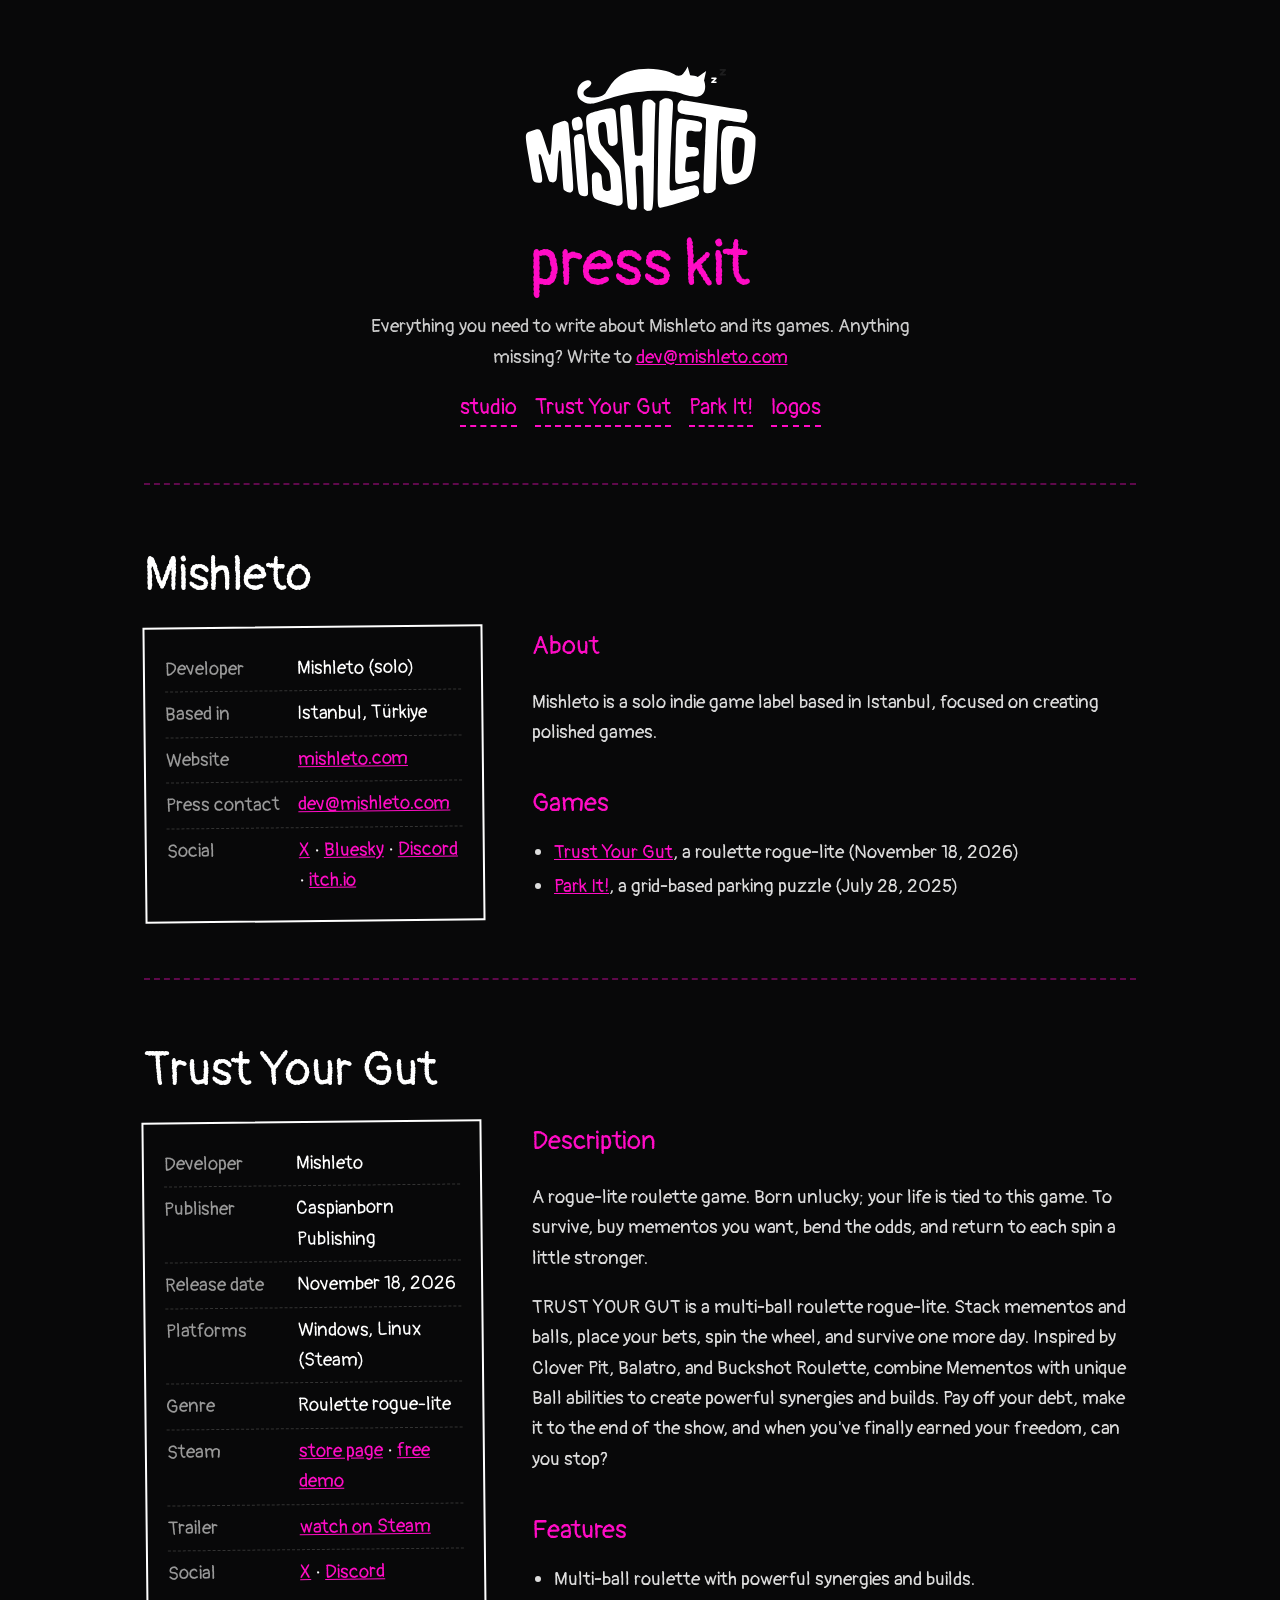
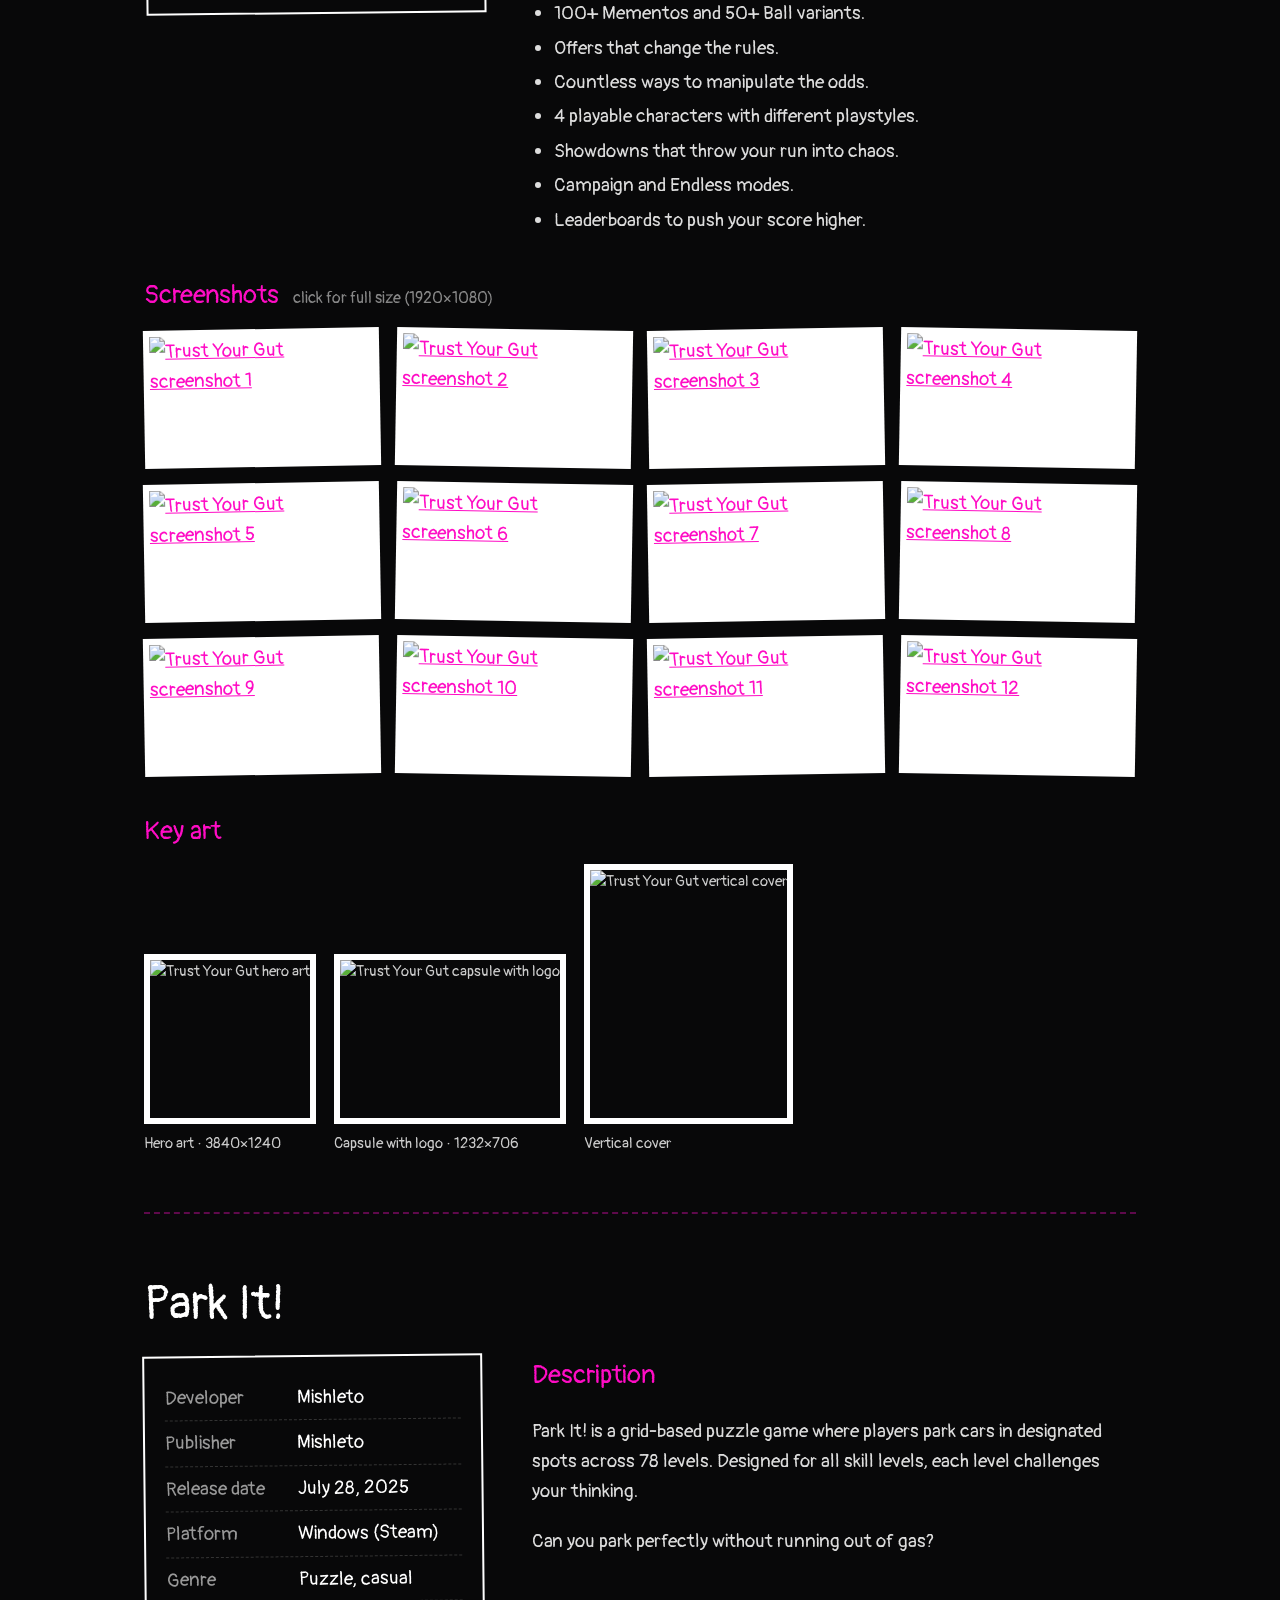
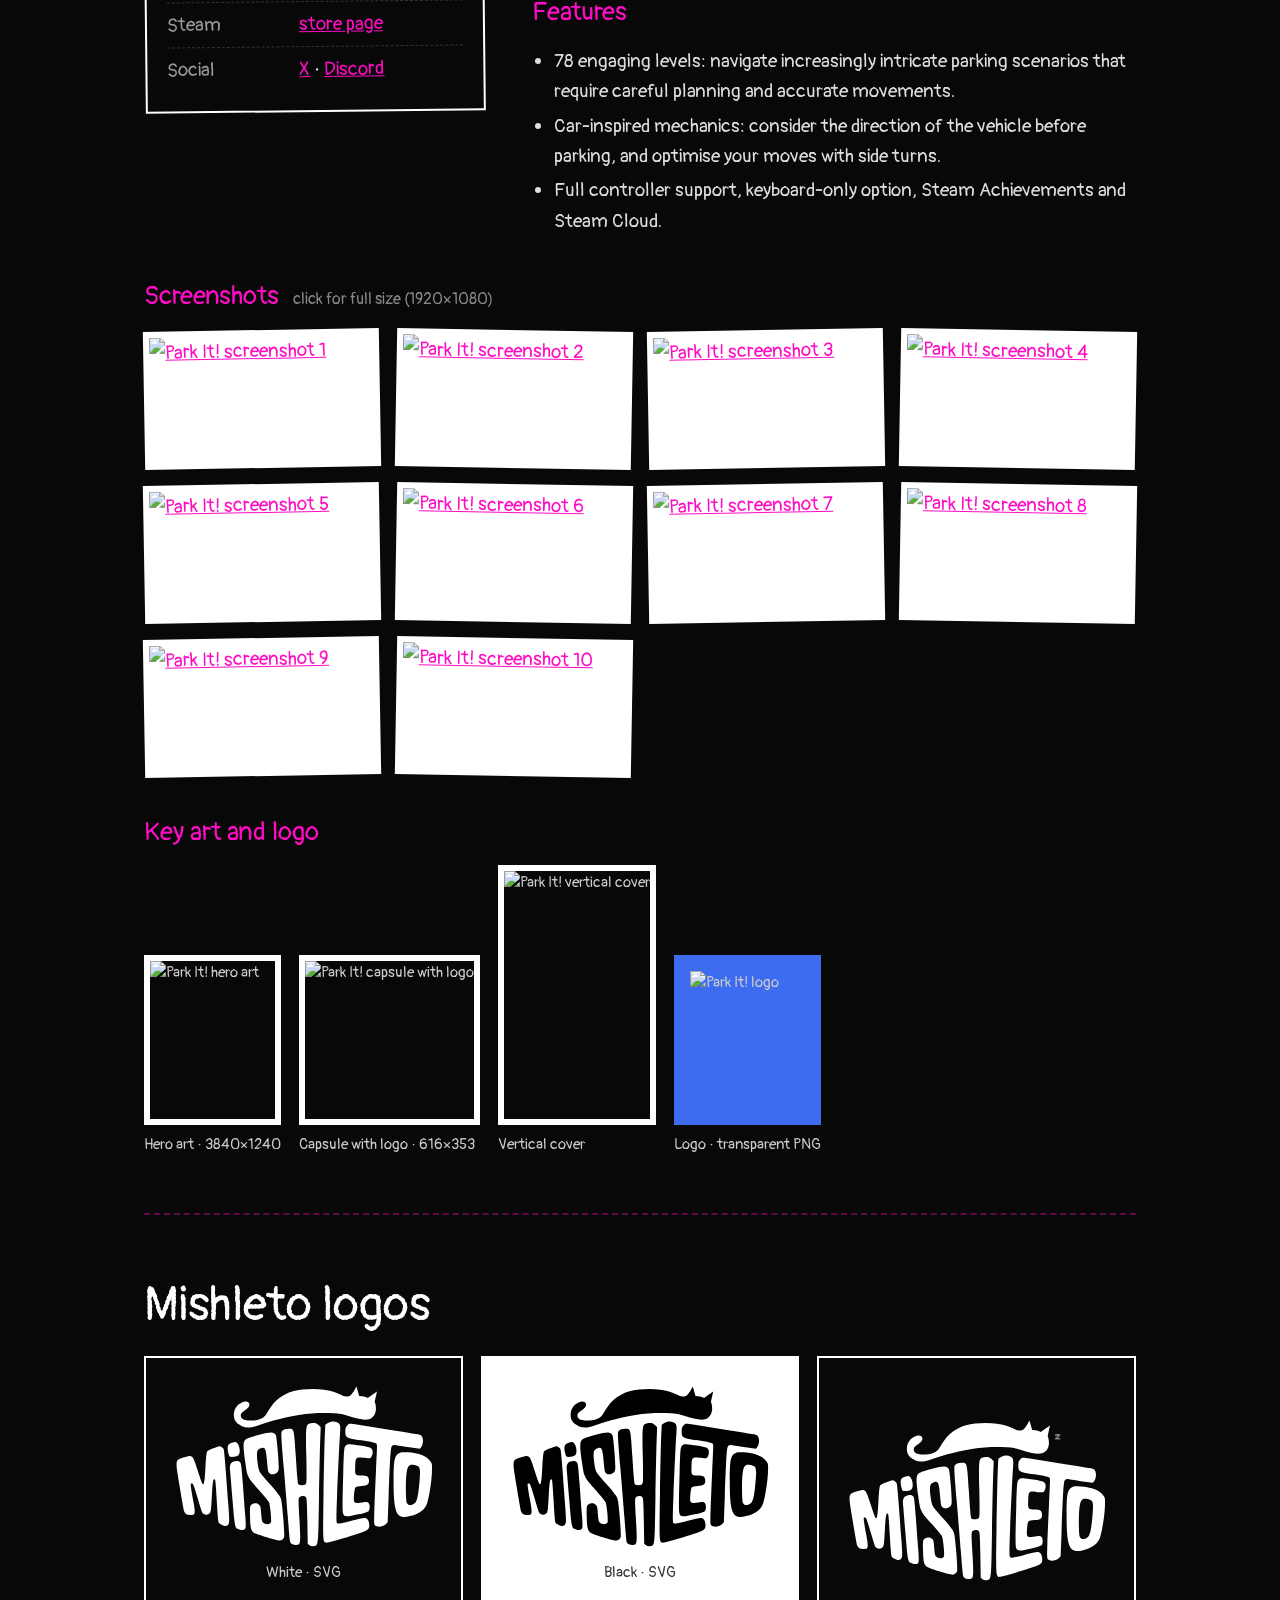
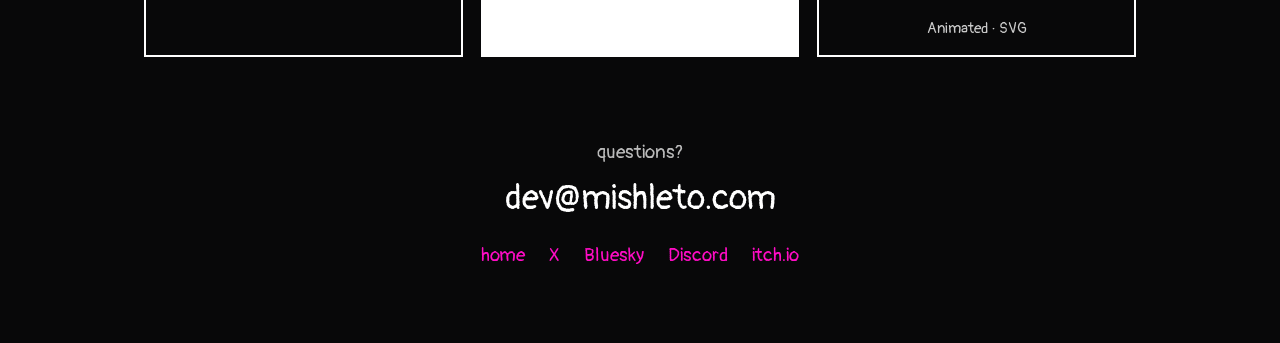
==== presskit/index.html @ 5dbbf9fe "Launch mishleto.com Single-page site for Trust Your Gut and Park It!, a press kit at /presskit, redi" ====
<!doctype html>
<html lang="en">
<head>
  <meta charset="utf-8">
  <meta name="viewport" content="width=device-width, initial-scale=1">
  <title>Press kit · Mishleto</title>
  <meta name="description" content="Press kit for Mishleto and its games Trust Your Gut and Park It!: fact sheets, descriptions, screenshots, key art and logos.">
  <meta property="og:type" content="website">
  <meta property="og:url" content="https://mishleto.com/presskit/">
  <meta property="og:title" content="Press kit · Mishleto">
  <meta property="og:description" content="Fact sheets, screenshots, key art and logos for Trust Your Gut and Park It!">
  <meta property="og:image" content="https://shared.akamai.steamstatic.com/store_item_assets/steam/apps/4066520/7d1be35025f96eb7685f5adccb69bd7457dbb35b/capsule_616x353_2x.jpg?t=1791039269">
  <meta name="twitter:card" content="summary_large_image">
  <meta name="theme-color" content="#080809">
  <link rel="icon" href="../assets/favicon.svg" type="image/svg+xml">
  <link rel="preconnect" href="https://fonts.googleapis.com">
  <link rel="preconnect" href="https://fonts.gstatic.com" crossorigin>
  <link href="https://fonts.googleapis.com/css2?family=Pangolin&display=swap" rel="stylesheet">
  <link rel="stylesheet" href="../assets/style.css">
</head>
<body class="press-page">
  <header class="press-head">
    <a href="../"><img class="logo" src="../assets/mishleto-animated.svg" alt="Mishleto" width="485" height="410"></a>
    <h1 class="press-title">press kit</h1>
    <p class="press-intro">Everything you need to write about Mishleto and its games. Anything missing? Write to <a href="mailto:dev@mishleto.com">dev@mishleto.com</a></p>
    <nav class="toc links">
      <a href="#studio">studio</a>
      <a href="#trust-your-gut">Trust Your Gut</a>
      <a href="#park-it">Park It!</a>
      <a href="#logos">logos</a>
    </nav>
  </header>

  <main class="press">
    <!-- Studio -->
    <section id="studio" class="press-section">
      <h2>Mishleto</h2>
      <div class="two">
        <dl class="facts">
          <div><dt>Developer</dt><dd>Mishleto (solo)</dd></div>
          <div><dt>Based in</dt><dd>Istanbul, Türkiye</dd></div>
          <div><dt>Website</dt><dd><a href="https://mishleto.com">mishleto.com</a></dd></div>
          <div><dt>Press contact</dt><dd><a href="mailto:dev@mishleto.com">dev@mishleto.com</a></dd></div>
          <div><dt>Social</dt><dd><a href="https://x.com/MishletoDev">X</a> · <a href="https://bsky.app/profile/mishletodev.bsky.social">Bluesky</a> · <a href="https://discord.gg/MqR8BQmg4D">Discord</a> · <a href="https://mishleto.itch.io">itch.io</a></dd></div>
        </dl>
        <div class="desc">
          <h3>About</h3>
          <p>Mishleto is a solo indie game label based in Istanbul, focused on creating polished games.</p>
          <h3>Games</h3>
          <ul>
            <li><a href="#trust-your-gut">Trust Your Gut</a>, a roulette rogue-lite (November 18, 2026)</li>
            <li><a href="#park-it">Park It!</a>, a grid-based parking puzzle (July 28, 2025)</li>
          </ul>
        </div>
      </div>
    </section>

    <!-- Trust Your Gut -->
    <section id="trust-your-gut" class="press-section">
      <h2>Trust Your Gut</h2>
      <div class="two">
        <dl class="facts">
          <div><dt>Developer</dt><dd>Mishleto</dd></div>
          <div><dt>Publisher</dt><dd>Caspianborn Publishing</dd></div>
          <div><dt>Release date</dt><dd>November 18, 2026</dd></div>
          <div><dt>Platforms</dt><dd>Windows, Linux (Steam)</dd></div>
          <div><dt>Genre</dt><dd>Roulette rogue-lite</dd></div>
          <div><dt>Steam</dt><dd><a href="https://store.steampowered.com/app/4066520/Trust_Your_Gut/">store page</a> · <a href="https://store.steampowered.com/app/4367820/">free demo</a></dd></div>
          <div><dt>Trailer</dt><dd><a href="https://store.steampowered.com/app/4066520/Trust_Your_Gut/">watch on Steam</a></dd></div>
          <div><dt>Social</dt><dd><a href="https://x.com/trustyourgutgam">X</a> · <a href="https://discord.gg/Cbr27pTE6m">Discord</a></dd></div>
        </dl>
        <div class="desc">
          <h3>Description</h3>
          <p>A rogue-lite roulette game. Born unlucky; your life is tied to this game. To survive, buy mementos you want, bend the odds, and return to each spin a little stronger.</p>
          <p>TRUST YOUR GUT is a multi-ball roulette rogue-lite. Stack mementos and balls, place your bets, spin the wheel, and survive one more day. Inspired by Clover Pit, Balatro, and Buckshot Roulette, combine Mementos with unique Ball abilities to create powerful synergies and builds. Pay off your debt, make it to the end of the show, and when you've finally earned your freedom, can you stop?</p>
          <h3>Features</h3>
          <ul>
            <li>Multi-ball roulette with powerful synergies and builds.</li>
            <li>100+ Mementos and 50+ Ball variants.</li>
            <li>Offers that change the rules.</li>
            <li>Countless ways to manipulate the odds.</li>
            <li>4 playable characters with different playstyles.</li>
            <li>Showdowns that throw your run into chaos.</li>
            <li>Campaign and Endless modes.</li>
            <li>Leaderboards to push your score higher.</li>
          </ul>
        </div>
      </div>

      <h3>Screenshots <span class="hint">click for full size (1920×1080)</span></h3>
      <div class="shots">
        <a class="shot" href="https://shared.akamai.steamstatic.com/store_item_assets/steam/apps/4066520/54bfb07070eddfe7116c1715ad7c6171295bc29e/ss_54bfb07070eddfe7116c1715ad7c6171295bc29e.1920x1080.jpg?t=1791039269"><img loading="lazy" src="https://shared.akamai.steamstatic.com/store_item_assets/steam/apps/4066520/54bfb07070eddfe7116c1715ad7c6171295bc29e/ss_54bfb07070eddfe7116c1715ad7c6171295bc29e.600x338.jpg?t=1791039269" alt="Trust Your Gut screenshot 1" width="600" height="338"></a>
        <a class="shot" href="https://shared.akamai.steamstatic.com/store_item_assets/steam/apps/4066520/eeefa676fc65e0e1435f015905ab21304c4f5ba4/ss_eeefa676fc65e0e1435f015905ab21304c4f5ba4.1920x1080.jpg?t=1791039269"><img loading="lazy" src="https://shared.akamai.steamstatic.com/store_item_assets/steam/apps/4066520/eeefa676fc65e0e1435f015905ab21304c4f5ba4/ss_eeefa676fc65e0e1435f015905ab21304c4f5ba4.600x338.jpg?t=1791039269" alt="Trust Your Gut screenshot 2" width="600" height="338"></a>
        <a class="shot" href="https://shared.akamai.steamstatic.com/store_item_assets/steam/apps/4066520/2085da7ee62efdf953d32b9286cfb8c5547bb0d1/ss_2085da7ee62efdf953d32b9286cfb8c5547bb0d1.1920x1080.jpg?t=1791039269"><img loading="lazy" src="https://shared.akamai.steamstatic.com/store_item_assets/steam/apps/4066520/2085da7ee62efdf953d32b9286cfb8c5547bb0d1/ss_2085da7ee62efdf953d32b9286cfb8c5547bb0d1.600x338.jpg?t=1791039269" alt="Trust Your Gut screenshot 3" width="600" height="338"></a>
        <a class="shot" href="https://shared.akamai.steamstatic.com/store_item_assets/steam/apps/4066520/f3a4e1035553796e8f61c8751f2bf378c2f05d69/ss_f3a4e1035553796e8f61c8751f2bf378c2f05d69.1920x1080.jpg?t=1791039269"><img loading="lazy" src="https://shared.akamai.steamstatic.com/store_item_assets/steam/apps/4066520/f3a4e1035553796e8f61c8751f2bf378c2f05d69/ss_f3a4e1035553796e8f61c8751f2bf378c2f05d69.600x338.jpg?t=1791039269" alt="Trust Your Gut screenshot 4" width="600" height="338"></a>
        <a class="shot" href="https://shared.akamai.steamstatic.com/store_item_assets/steam/apps/4066520/31db21e43061b4016112a238a3d6c4f4e97a5408/ss_31db21e43061b4016112a238a3d6c4f4e97a5408.1920x1080.jpg?t=1791039269"><img loading="lazy" src="https://shared.akamai.steamstatic.com/store_item_assets/steam/apps/4066520/31db21e43061b4016112a238a3d6c4f4e97a5408/ss_31db21e43061b4016112a238a3d6c4f4e97a5408.600x338.jpg?t=1791039269" alt="Trust Your Gut screenshot 5" width="600" height="338"></a>
        <a class="shot" href="https://shared.akamai.steamstatic.com/store_item_assets/steam/apps/4066520/3d5a0146a202d49bed1d6a8a4e943852a957ac3f/ss_3d5a0146a202d49bed1d6a8a4e943852a957ac3f.1920x1080.jpg?t=1791039269"><img loading="lazy" src="https://shared.akamai.steamstatic.com/store_item_assets/steam/apps/4066520/3d5a0146a202d49bed1d6a8a4e943852a957ac3f/ss_3d5a0146a202d49bed1d6a8a4e943852a957ac3f.600x338.jpg?t=1791039269" alt="Trust Your Gut screenshot 6" width="600" height="338"></a>
        <a class="shot" href="https://shared.akamai.steamstatic.com/store_item_assets/steam/apps/4066520/cb116785a6646db7a76334757c90565d8daec9fe/ss_cb116785a6646db7a76334757c90565d8daec9fe.1920x1080.jpg?t=1791039269"><img loading="lazy" src="https://shared.akamai.steamstatic.com/store_item_assets/steam/apps/4066520/cb116785a6646db7a76334757c90565d8daec9fe/ss_cb116785a6646db7a76334757c90565d8daec9fe.600x338.jpg?t=1791039269" alt="Trust Your Gut screenshot 7" width="600" height="338"></a>
        <a class="shot" href="https://shared.akamai.steamstatic.com/store_item_assets/steam/apps/4066520/6aed76f3323d158a49c5ed48ce552d5be3037f5a/ss_6aed76f3323d158a49c5ed48ce552d5be3037f5a.1920x1080.jpg?t=1791039269"><img loading="lazy" src="https://shared.akamai.steamstatic.com/store_item_assets/steam/apps/4066520/6aed76f3323d158a49c5ed48ce552d5be3037f5a/ss_6aed76f3323d158a49c5ed48ce552d5be3037f5a.600x338.jpg?t=1791039269" alt="Trust Your Gut screenshot 8" width="600" height="338"></a>
        <a class="shot" href="https://shared.akamai.steamstatic.com/store_item_assets/steam/apps/4066520/134ec02f20cda63d0d4f8649d5a1c9876f1d1fa9/ss_134ec02f20cda63d0d4f8649d5a1c9876f1d1fa9.1920x1080.jpg?t=1791039269"><img loading="lazy" src="https://shared.akamai.steamstatic.com/store_item_assets/steam/apps/4066520/134ec02f20cda63d0d4f8649d5a1c9876f1d1fa9/ss_134ec02f20cda63d0d4f8649d5a1c9876f1d1fa9.600x338.jpg?t=1791039269" alt="Trust Your Gut screenshot 9" width="600" height="338"></a>
        <a class="shot" href="https://shared.akamai.steamstatic.com/store_item_assets/steam/apps/4066520/cdc5381f6e989a551c178f3383ef5c2396dc4258/ss_cdc5381f6e989a551c178f3383ef5c2396dc4258.1920x1080.jpg?t=1791039269"><img loading="lazy" src="https://shared.akamai.steamstatic.com/store_item_assets/steam/apps/4066520/cdc5381f6e989a551c178f3383ef5c2396dc4258/ss_cdc5381f6e989a551c178f3383ef5c2396dc4258.600x338.jpg?t=1791039269" alt="Trust Your Gut screenshot 10" width="600" height="338"></a>
        <a class="shot" href="https://shared.akamai.steamstatic.com/store_item_assets/steam/apps/4066520/86bf8168c9d2a0d33f75d8ca1a65ebc6b2daed3d/ss_86bf8168c9d2a0d33f75d8ca1a65ebc6b2daed3d.1920x1080.jpg?t=1791039269"><img loading="lazy" src="https://shared.akamai.steamstatic.com/store_item_assets/steam/apps/4066520/86bf8168c9d2a0d33f75d8ca1a65ebc6b2daed3d/ss_86bf8168c9d2a0d33f75d8ca1a65ebc6b2daed3d.600x338.jpg?t=1791039269" alt="Trust Your Gut screenshot 11" width="600" height="338"></a>
        <a class="shot" href="https://shared.akamai.steamstatic.com/store_item_assets/steam/apps/4066520/4b6a0cc6b20420be667b66afa1a3f038330faf44/ss_4b6a0cc6b20420be667b66afa1a3f038330faf44.1920x1080.jpg?t=1791039269"><img loading="lazy" src="https://shared.akamai.steamstatic.com/store_item_assets/steam/apps/4066520/4b6a0cc6b20420be667b66afa1a3f038330faf44/ss_4b6a0cc6b20420be667b66afa1a3f038330faf44.600x338.jpg?t=1791039269" alt="Trust Your Gut screenshot 12" width="600" height="338"></a>
      </div>

      <h3>Key art</h3>
      <div class="art">
        <a href="https://shared.akamai.steamstatic.com/store_item_assets/steam/apps/4066520/1df138d880cfaa081e51357bcffe51402f7e5859/library_hero_2x.jpg?t=1791039269"><img loading="lazy" src="https://shared.akamai.steamstatic.com/store_item_assets/steam/apps/4066520/1df138d880cfaa081e51357bcffe51402f7e5859/library_hero.jpg?t=1791039269" alt="Trust Your Gut hero art"><span>Hero art · 3840×1240</span></a>
        <a href="https://shared.akamai.steamstatic.com/store_item_assets/steam/apps/4066520/7d1be35025f96eb7685f5adccb69bd7457dbb35b/capsule_616x353_2x.jpg?t=1791039269"><img loading="lazy" src="https://shared.akamai.steamstatic.com/store_item_assets/steam/apps/4066520/7d1be35025f96eb7685f5adccb69bd7457dbb35b/capsule_616x353_2x.jpg?t=1791039269" alt="Trust Your Gut capsule with logo"><span>Capsule with logo · 1232×706</span></a>
        <a href="https://shared.akamai.steamstatic.com/store_item_assets/steam/apps/4066520/893f91e3aef5b3994c2ff548bd0eb1ca7c68c5b7/library_capsule_2x.jpg?t=1791039269" class="tall"><img loading="lazy" src="https://shared.akamai.steamstatic.com/store_item_assets/steam/apps/4066520/893f91e3aef5b3994c2ff548bd0eb1ca7c68c5b7/library_capsule_2x.jpg?t=1791039269" alt="Trust Your Gut vertical cover"><span>Vertical cover</span></a>
      </div>
    </section>

    <!-- Park It! -->
    <section id="park-it" class="press-section">
      <h2>Park It!</h2>
      <div class="two">
        <dl class="facts">
          <div><dt>Developer</dt><dd>Mishleto</dd></div>
          <div><dt>Publisher</dt><dd>Mishleto</dd></div>
          <div><dt>Release date</dt><dd>July 28, 2025</dd></div>
          <div><dt>Platform</dt><dd>Windows (Steam)</dd></div>
          <div><dt>Genre</dt><dd>Puzzle, casual</dd></div>
          <div><dt>Steam</dt><dd><a href="https://store.steampowered.com/app/2989830/Park_It/">store page</a></dd></div>
          <div><dt>Social</dt><dd><a href="https://x.com/MishletoDev">X</a> · <a href="https://discord.gg/MqR8BQmg4D">Discord</a></dd></div>
        </dl>
        <div class="desc">
          <h3>Description</h3>
          <p>Park It! is a grid-based puzzle game where players park cars in designated spots across 78 levels. Designed for all skill levels, each level challenges your thinking.</p>
          <p>Can you park perfectly without running out of gas?</p>
          <h3>Features</h3>
          <ul>
            <li>78 engaging levels: navigate increasingly intricate parking scenarios that require careful planning and accurate movements.</li>
            <li>Car-inspired mechanics: consider the direction of the vehicle before parking, and optimise your moves with side turns.</li>
            <li>Full controller support, keyboard-only option, Steam Achievements and Steam Cloud.</li>
          </ul>
        </div>
      </div>

      <h3>Screenshots <span class="hint">click for full size (1920×1080)</span></h3>
      <div class="shots">
        <a class="shot" href="https://shared.akamai.steamstatic.com/store_item_assets/steam/apps/2989830/04e2ca44cfa97bac23049cc6f5dc561054d2f95c/ss_04e2ca44cfa97bac23049cc6f5dc561054d2f95c.1920x1080.jpg?t=1753714829"><img loading="lazy" src="https://shared.akamai.steamstatic.com/store_item_assets/steam/apps/2989830/04e2ca44cfa97bac23049cc6f5dc561054d2f95c/ss_04e2ca44cfa97bac23049cc6f5dc561054d2f95c.600x338.jpg?t=1753714829" alt="Park It! screenshot 1" width="600" height="338"></a>
        <a class="shot" href="https://shared.akamai.steamstatic.com/store_item_assets/steam/apps/2989830/76df74e9b680f5dce456777f5db2ff600cc2cfa5/ss_76df74e9b680f5dce456777f5db2ff600cc2cfa5.1920x1080.jpg?t=1753714829"><img loading="lazy" src="https://shared.akamai.steamstatic.com/store_item_assets/steam/apps/2989830/76df74e9b680f5dce456777f5db2ff600cc2cfa5/ss_76df74e9b680f5dce456777f5db2ff600cc2cfa5.600x338.jpg?t=1753714829" alt="Park It! screenshot 2" width="600" height="338"></a>
        <a class="shot" href="https://shared.akamai.steamstatic.com/store_item_assets/steam/apps/2989830/1f85470467d8a63c58bb6e84f02d35b0c2a6ed1b/ss_1f85470467d8a63c58bb6e84f02d35b0c2a6ed1b.1920x1080.jpg?t=1753714829"><img loading="lazy" src="https://shared.akamai.steamstatic.com/store_item_assets/steam/apps/2989830/1f85470467d8a63c58bb6e84f02d35b0c2a6ed1b/ss_1f85470467d8a63c58bb6e84f02d35b0c2a6ed1b.600x338.jpg?t=1753714829" alt="Park It! screenshot 3" width="600" height="338"></a>
        <a class="shot" href="https://shared.akamai.steamstatic.com/store_item_assets/steam/apps/2989830/6fff7ed023ca1b126027cf50f0d049feb9f2b03b/ss_6fff7ed023ca1b126027cf50f0d049feb9f2b03b.1920x1080.jpg?t=1753714829"><img loading="lazy" src="https://shared.akamai.steamstatic.com/store_item_assets/steam/apps/2989830/6fff7ed023ca1b126027cf50f0d049feb9f2b03b/ss_6fff7ed023ca1b126027cf50f0d049feb9f2b03b.600x338.jpg?t=1753714829" alt="Park It! screenshot 4" width="600" height="338"></a>
        <a class="shot" href="https://shared.akamai.steamstatic.com/store_item_assets/steam/apps/2989830/c26418905cd9394c9aaa6e12b603350e10cbc44d/ss_c26418905cd9394c9aaa6e12b603350e10cbc44d.1920x1080.jpg?t=1753714829"><img loading="lazy" src="https://shared.akamai.steamstatic.com/store_item_assets/steam/apps/2989830/c26418905cd9394c9aaa6e12b603350e10cbc44d/ss_c26418905cd9394c9aaa6e12b603350e10cbc44d.600x338.jpg?t=1753714829" alt="Park It! screenshot 5" width="600" height="338"></a>
        <a class="shot" href="https://shared.akamai.steamstatic.com/store_item_assets/steam/apps/2989830/58e47f4260acdab12963da7800c2b6358564ce94/ss_58e47f4260acdab12963da7800c2b6358564ce94.1920x1080.jpg?t=1753714829"><img loading="lazy" src="https://shared.akamai.steamstatic.com/store_item_assets/steam/apps/2989830/58e47f4260acdab12963da7800c2b6358564ce94/ss_58e47f4260acdab12963da7800c2b6358564ce94.600x338.jpg?t=1753714829" alt="Park It! screenshot 6" width="600" height="338"></a>
        <a class="shot" href="https://shared.akamai.steamstatic.com/store_item_assets/steam/apps/2989830/5ee8b813ddc7be5eba383a92658a2171c941f597/ss_5ee8b813ddc7be5eba383a92658a2171c941f597.1920x1080.jpg?t=1753714829"><img loading="lazy" src="https://shared.akamai.steamstatic.com/store_item_assets/steam/apps/2989830/5ee8b813ddc7be5eba383a92658a2171c941f597/ss_5ee8b813ddc7be5eba383a92658a2171c941f597.600x338.jpg?t=1753714829" alt="Park It! screenshot 7" width="600" height="338"></a>
        <a class="shot" href="https://shared.akamai.steamstatic.com/store_item_assets/steam/apps/2989830/53bac315f803b27122459f3b83302f1bcbf83885/ss_53bac315f803b27122459f3b83302f1bcbf83885.1920x1080.jpg?t=1753714829"><img loading="lazy" src="https://shared.akamai.steamstatic.com/store_item_assets/steam/apps/2989830/53bac315f803b27122459f3b83302f1bcbf83885/ss_53bac315f803b27122459f3b83302f1bcbf83885.600x338.jpg?t=1753714829" alt="Park It! screenshot 8" width="600" height="338"></a>
        <a class="shot" href="https://shared.akamai.steamstatic.com/store_item_assets/steam/apps/2989830/cd8fbff39bdaaa4fc593684b23761497916f8e51/ss_cd8fbff39bdaaa4fc593684b23761497916f8e51.1920x1080.jpg?t=1753714829"><img loading="lazy" src="https://shared.akamai.steamstatic.com/store_item_assets/steam/apps/2989830/cd8fbff39bdaaa4fc593684b23761497916f8e51/ss_cd8fbff39bdaaa4fc593684b23761497916f8e51.600x338.jpg?t=1753714829" alt="Park It! screenshot 9" width="600" height="338"></a>
        <a class="shot" href="https://shared.akamai.steamstatic.com/store_item_assets/steam/apps/2989830/e4b98a72fd5e5796d94b6f72f4412e99c6d929b2/ss_e4b98a72fd5e5796d94b6f72f4412e99c6d929b2.1920x1080.jpg?t=1753714829"><img loading="lazy" src="https://shared.akamai.steamstatic.com/store_item_assets/steam/apps/2989830/e4b98a72fd5e5796d94b6f72f4412e99c6d929b2/ss_e4b98a72fd5e5796d94b6f72f4412e99c6d929b2.600x338.jpg?t=1753714829" alt="Park It! screenshot 10" width="600" height="338"></a>
      </div>

      <h3>Key art and logo</h3>
      <div class="art">
        <a href="https://shared.akamai.steamstatic.com/store_item_assets/steam/apps/2989830/library_hero_2x.jpg?t=1753714829"><img loading="lazy" src="https://shared.akamai.steamstatic.com/store_item_assets/steam/apps/2989830/library_hero.jpg?t=1753714829" alt="Park It! hero art"><span>Hero art · 3840×1240</span></a>
        <a href="https://shared.akamai.steamstatic.com/store_item_assets/steam/apps/2989830/capsule_616x353.jpg?t=1753714829"><img loading="lazy" src="https://shared.akamai.steamstatic.com/store_item_assets/steam/apps/2989830/capsule_616x353.jpg?t=1753714829" alt="Park It! capsule with logo"><span>Capsule with logo · 616×353</span></a>
        <a href="https://shared.akamai.steamstatic.com/store_item_assets/steam/apps/2989830/library_600x900_2x.jpg?t=1753714829" class="tall"><img loading="lazy" src="https://shared.akamai.steamstatic.com/store_item_assets/steam/apps/2989830/library_600x900_2x.jpg?t=1753714829" alt="Park It! vertical cover"><span>Vertical cover</span></a>
        <a href="https://shared.akamai.steamstatic.com/store_item_assets/steam/apps/2989830/logo_2x.png?t=1753714829" class="logo-tile"><img loading="lazy" src="https://shared.akamai.steamstatic.com/store_item_assets/steam/apps/2989830/logo_2x.png?t=1753714829" alt="Park It! logo"><span>Logo · transparent PNG</span></a>
      </div>
    </section>

    <!-- Logos -->
    <section id="logos" class="press-section">
      <h2>Mishleto logos</h2>
      <div class="logos">
        <a class="dark" href="../assets/mishleto.svg" download="mishleto-logo-white.svg"><img src="../assets/mishleto.svg" alt="Mishleto logo, white"><span>White · SVG</span></a>
        <a class="light" href="../assets/mishleto-black.svg" download="mishleto-logo-black.svg"><img src="../assets/mishleto-black.svg" alt="Mishleto logo, black"><span>Black · SVG</span></a>
        <a class="dark" href="../assets/mishleto-animated.svg" download="mishleto-logo-animated.svg"><img src="../assets/mishleto-animated.svg" alt="Mishleto logo, animated"><span>Animated · SVG</span></a>
      </div>
    </section>
  </main>

  <footer id="contact">
    <span class="say">questions?</span>
    <a class="mail" href="mailto:dev@mishleto.com" title="click to copy">dev@mishleto.com</a>
    <nav>
      <a href="../">home</a>
      <a href="https://x.com/MishletoDev">X</a>
      <a href="https://bsky.app/profile/mishletodev.bsky.social">Bluesky</a>
      <a href="https://discord.gg/MqR8BQmg4D">Discord</a>
      <a href="https://mishleto.itch.io">itch.io</a>
    </nav>
  </footer>
  <script src="../assets/site.js"></script>
</body>
</html>
---- assets/style.css ----
/* Black, hot pink and Pangolin, the same identity as mishleto.itch.io */
:root { --bg: #080809; --pink: #ff0cc5; } /* a hair lighter than pure black, easier on the eyes */
* { box-sizing: border-box; }
body { margin: 0; overflow-x: hidden; background: var(--bg); color: #fff; font: 400 19px/1.6 Pangolin, "Comic Sans MS", cursive; -webkit-font-smoothing: antialiased; }
a { color: inherit; }
h1 { margin: 0; }

header { text-align: center; padding: 56px 20px 0; }
/* The logo SVG keeps extra room above and below so its animation never gets clipped;
   the negative margins (32/485 and 40/485 of its width) cancel that room in the layout. */
.logo { --w: min(440px, 80vw); display: block; width: var(--w); height: auto; margin: calc(var(--w) * -.066) auto calc(var(--w) * -.0825); }
.hi { margin: 14px 0 0; font-size: clamp(22px, 3vw, 28px); }
.hi span { position: relative; color: var(--pink); white-space: nowrap; }
.hi svg { position: absolute; left: 0; right: 0; bottom: -10px; width: 100%; height: 12px; }

/* Games as taped polaroids */
.cards { display: flex; flex-wrap: wrap; justify-content: center; gap: 88px 96px; padding: 96px 28px 72px; }
.card { position: relative; width: min(430px, 100%); text-align: center; scroll-margin-top: 48px; }
.polaroid {
  position: relative; display: block; padding: 12px 12px 6px; background: #fff; color: #111; text-decoration: none;
  transform: rotate(-4deg); box-shadow: 0 22px 44px -22px rgba(255, 12, 197, .5); transition: transform .3s ease;
}
.card:nth-child(2) .polaroid { transform: rotate(3deg); }
.card .polaroid:hover { transform: rotate(0) scale(1.03); }
.polaroid img { display: block; width: 100%; height: auto; aspect-ratio: 616 / 353; object-fit: cover; }
.cap { display: block; padding: 10px 0 6px; font-size: 24px; }

/* Torn washi tape */
.tape {
  position: absolute; z-index: 2; top: -17px; left: 50%; width: 132px; height: 34px;
  transform: translateX(-50%) rotate(-4deg); background: rgba(255, 12, 197, .62);
  clip-path: polygon(0 10%, 5% 0, 10% 10%, 15% 0, 20% 10%, 25% 0, 30% 10%, 35% 0, 40% 10%, 45% 0, 50% 10%, 55% 0, 60% 10%, 65% 0, 70% 10%, 75% 0, 80% 10%, 85% 0, 90% 10%, 95% 0, 100% 10%,
                     100% 90%, 95% 100%, 90% 90%, 85% 100%, 80% 90%, 75% 100%, 70% 90%, 65% 100%, 60% 90%, 55% 100%, 50% 90%, 45% 100%, 40% 90%, 35% 100%, 30% 90%, 25% 100%, 20% 90%, 15% 100%, 10% 90%, 5% 100%, 0 90%);
}
.card:nth-child(2) .tape { transform: translateX(-50%) rotate(5deg); }

.sticker {
  position: absolute; z-index: 3; top: -34px; right: -24px;
  display: grid; place-items: center; width: 100px; height: 100px; border-radius: 50%;
  background: var(--pink); color: #000; font-size: 19px; line-height: 1.05; text-align: center;
  transform: rotate(14deg); box-shadow: 0 6px 0 rgba(255, 255, 255, .18);
}
.sticker.light { background: #fff; }

.note { margin: 30px 0 0; color: #ddd; }
.links { margin: 10px 0 0; display: flex; flex-wrap: wrap; justify-content: center; align-items: center; gap: 6px 18px; }
.links a { color: var(--pink); font-size: 22px; text-decoration: none; border-bottom: 2px dashed var(--pink); }
.links a:hover { border-bottom-style: solid; }
.arrow { flex: none; width: 58px; height: 36px; }

footer { text-align: center; padding: 8px 20px 72px; }
.say { display: inline-flex; align-items: center; gap: 10px; color: #bbb; }
.mail { display: block; margin-top: 4px; font-size: clamp(26px, 4vw, 34px); text-decoration: none; }
.mail:hover { color: var(--pink); }
footer nav { margin-top: 14px; }
footer nav a { margin: 0 10px; color: var(--pink); text-decoration: none; }
footer nav a:hover { text-decoration: underline; }

/* 404 */
.lost { padding: 48px 20px 96px; text-align: center; }
.lost .links a { font-size: 24px; }

@media (max-width: 560px) { .sticker { right: -8px; width: 84px; height: 84px; font-size: 16px; } }

/* ---------- Press kit ---------- */
.press-head { text-align: center; padding: 48px 20px 0; }
.press-head .logo { --w: min(240px, 56vw); }
.press-title { margin-top: 18px; font-size: clamp(40px, 7vw, 64px); font-weight: 400; line-height: 1; color: var(--pink); }
.press-intro { max-width: 560px; margin: 14px auto 0; color: #ccc; }
.press-intro a { color: var(--pink); }
.toc { margin-top: 18px; }

.press { max-width: 1040px; margin: 0 auto; padding: 24px 24px 64px; }
.press-section { padding: 64px 0 8px; border-top: 2px dashed rgba(255, 12, 197, .35); margin-top: 48px; scroll-margin-top: 16px; }
.press-section:first-child { margin-top: 32px; }
.press h2 { margin: 0 0 24px; font-size: clamp(34px, 5vw, 48px); font-weight: 400; line-height: 1.1; }
.press h3 { margin: 36px 0 12px; font-size: 26px; font-weight: 400; color: var(--pink); }
.press .two h3:first-child { margin-top: 0; }
.press .hint { margin-left: 8px; color: #888; font-size: 16px; }
.press p, .press li { color: #ddd; }
.press ul { margin: 0; padding-left: 22px; }
.press li { margin: 4px 0; }
.press a { color: var(--pink); }

.two { display: grid; grid-template-columns: minmax(0, 340px) minmax(0, 1fr); gap: 48px; align-items: start; }
.facts { margin: 0; padding: 18px 20px; border: 2px solid #fff; transform: rotate(-.6deg); }
.facts div { display: grid; grid-template-columns: 120px minmax(0, 1fr); gap: 12px; padding: 7px 0; border-bottom: 1px dashed #333; }
.facts div:last-child { border-bottom: 0; }
.facts dt { color: #999; }
.facts dd { margin: 0; overflow-wrap: anywhere; }

.shots { display: grid; grid-template-columns: repeat(auto-fill, minmax(220px, 1fr)); gap: 16px; }
.shot { display: block; padding: 6px; background: #fff; transition: transform .2s ease; }
.shot:nth-child(odd) { transform: rotate(-1deg); }
.shot:nth-child(even) { transform: rotate(1deg); }
.shot:hover { transform: rotate(0) scale(1.04); }
.shot img { display: block; width: 100%; height: auto; aspect-ratio: 16 / 9; object-fit: cover; }

.art { display: flex; flex-wrap: wrap; gap: 18px; align-items: flex-end; }
.art a { display: block; color: #ccc; text-decoration: none; font-size: 15px; }
.art img { display: block; height: 170px; width: auto; max-width: 100%; object-fit: cover; border: 6px solid #fff; }
.art a.tall img { height: 260px; }
.art a.logo-tile img { height: 170px; padding: 10px; background: #3d6cf0; border-color: #3d6cf0; }
.art span { display: block; margin-top: 8px; }
.art a:hover span { color: var(--pink); }

.logos { display: grid; grid-template-columns: repeat(auto-fill, minmax(240px, 1fr)); gap: 18px; }
.logos a { display: block; padding: 24px 24px 14px; border: 2px solid #fff; color: #ccc; text-decoration: none; text-align: center; font-size: 15px; }
.logos a.light { background: #fff; color: #333; }
.logos img { display: block; width: 100%; height: auto; margin: 0 auto 10px; }
.logos a:hover span { color: var(--pink); }

@media (max-width: 760px) {
  .two { grid-template-columns: 1fr; }
  .art img, .art a.tall img, .art a.logo-tile img { height: auto; width: 100%; }
  .art a { width: 100%; }
}

/* ---------- Little life ---------- */
/* These run even when the OS asks for reduced motion: they are small, slow and part of the site's character. */

/* Polaroids hang from their tape and sway a little; hovering holds them still. */
.polaroid { transform-origin: 50% 0; animation: sway 6s ease-in-out infinite; }
.card:nth-child(2) .polaroid { animation-duration: 7s; animation-delay: -3s; }
.polaroid:hover { animation-play-state: paused; }
@keyframes sway { 0%, 100% { rotate: -.9deg; } 50% { rotate: .9deg; } }

/* Gameplay clip that fades in over the cover on hover */
.pic { position: relative; display: block; }
.clip { position: absolute; inset: 0; width: 100%; height: 100%; object-fit: cover; opacity: 0; transition: opacity .35s; pointer-events: none; }
.clip.on { opacity: 1; }

/* Stickers now ride on the polaroid; hovering one spins it */
.sticker { transition: transform .6s cubic-bezier(.3, 1.4, .5, 1); }
.sticker:hover { transform: rotate(374deg) scale(1.15); }

/* Hand-drawn arrows nudge toward their links now and then */
.links .arrow { animation: nudge 4s ease-in-out infinite; }
.card:nth-child(2) .links .arrow { animation-delay: -2s; }
.say .arrow { animation: nudge-down 4s ease-in-out 1s infinite; }
@keyframes nudge { 0%, 60%, 100% { translate: 0 0; } 70% { translate: 7px 0; } 80% { translate: 0 0; } 88% { translate: 4px 0; } }
@keyframes nudge-down { 0%, 60%, 100% { translate: 0 0; } 70% { translate: 4px 5px; } 80% { translate: 0 0; } }

/* Paw print left by a click on empty space */
.paw {
  position: absolute; z-index: 50; width: 34px; height: 34px; margin: -17px 0 0 -17px;
  pointer-events: none; rotate: var(--r, 0deg); animation: paw 1.6s ease-out forwards;
}
.paw svg { display: block; width: 100%; height: 100%; }
@keyframes paw { 0% { opacity: 0; scale: .5; } 12% { opacity: .95; scale: 1.08; } 25% { scale: 1; } 70% { opacity: .85; } 100% { opacity: 0; scale: 1; } }

/* "copied!" note after clicking the email */
.mail { position: relative; }
.copied {
  position: absolute; z-index: 5; left: 50%; top: 100%;
  color: var(--pink); font-size: 22px; white-space: nowrap; pointer-events: none;
  animation: copied 1.6s ease-out forwards;
}
@keyframes copied {
  0%   { opacity: 0; transform: translate(-50%, 6px) rotate(-5deg) scale(.8); }
  15%  { opacity: 1; transform: translate(-50%, 0) rotate(-5deg) scale(1); }
  75%  { opacity: 1; }
  100% { opacity: 0; transform: translate(-50%, -6px) rotate(-5deg); }
}

/* Nested rotations (sticker on a swaying polaroid) make browsers over-estimate overflow by a few px
   on phones; nothing is actually drawn past the edge, so clip it to avoid sideways scrolling. */
.cards { overflow-x: clip; }
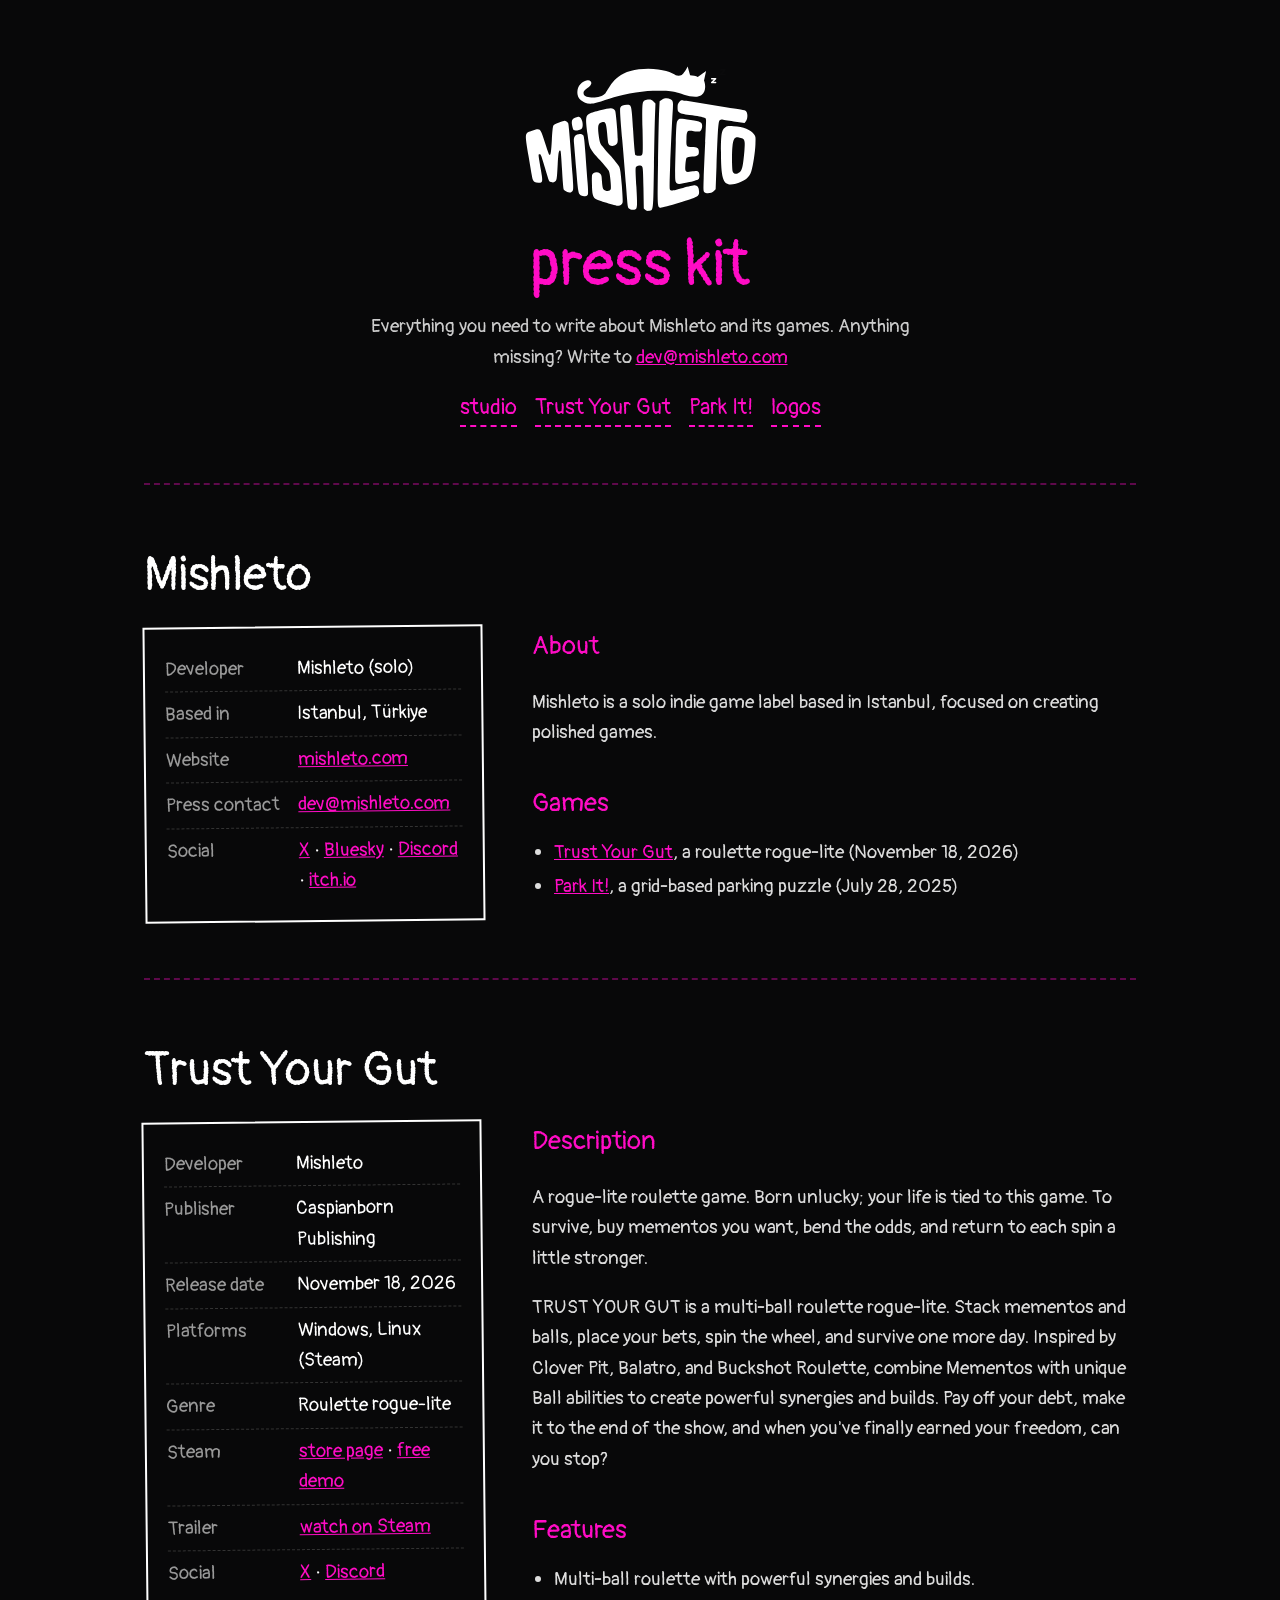
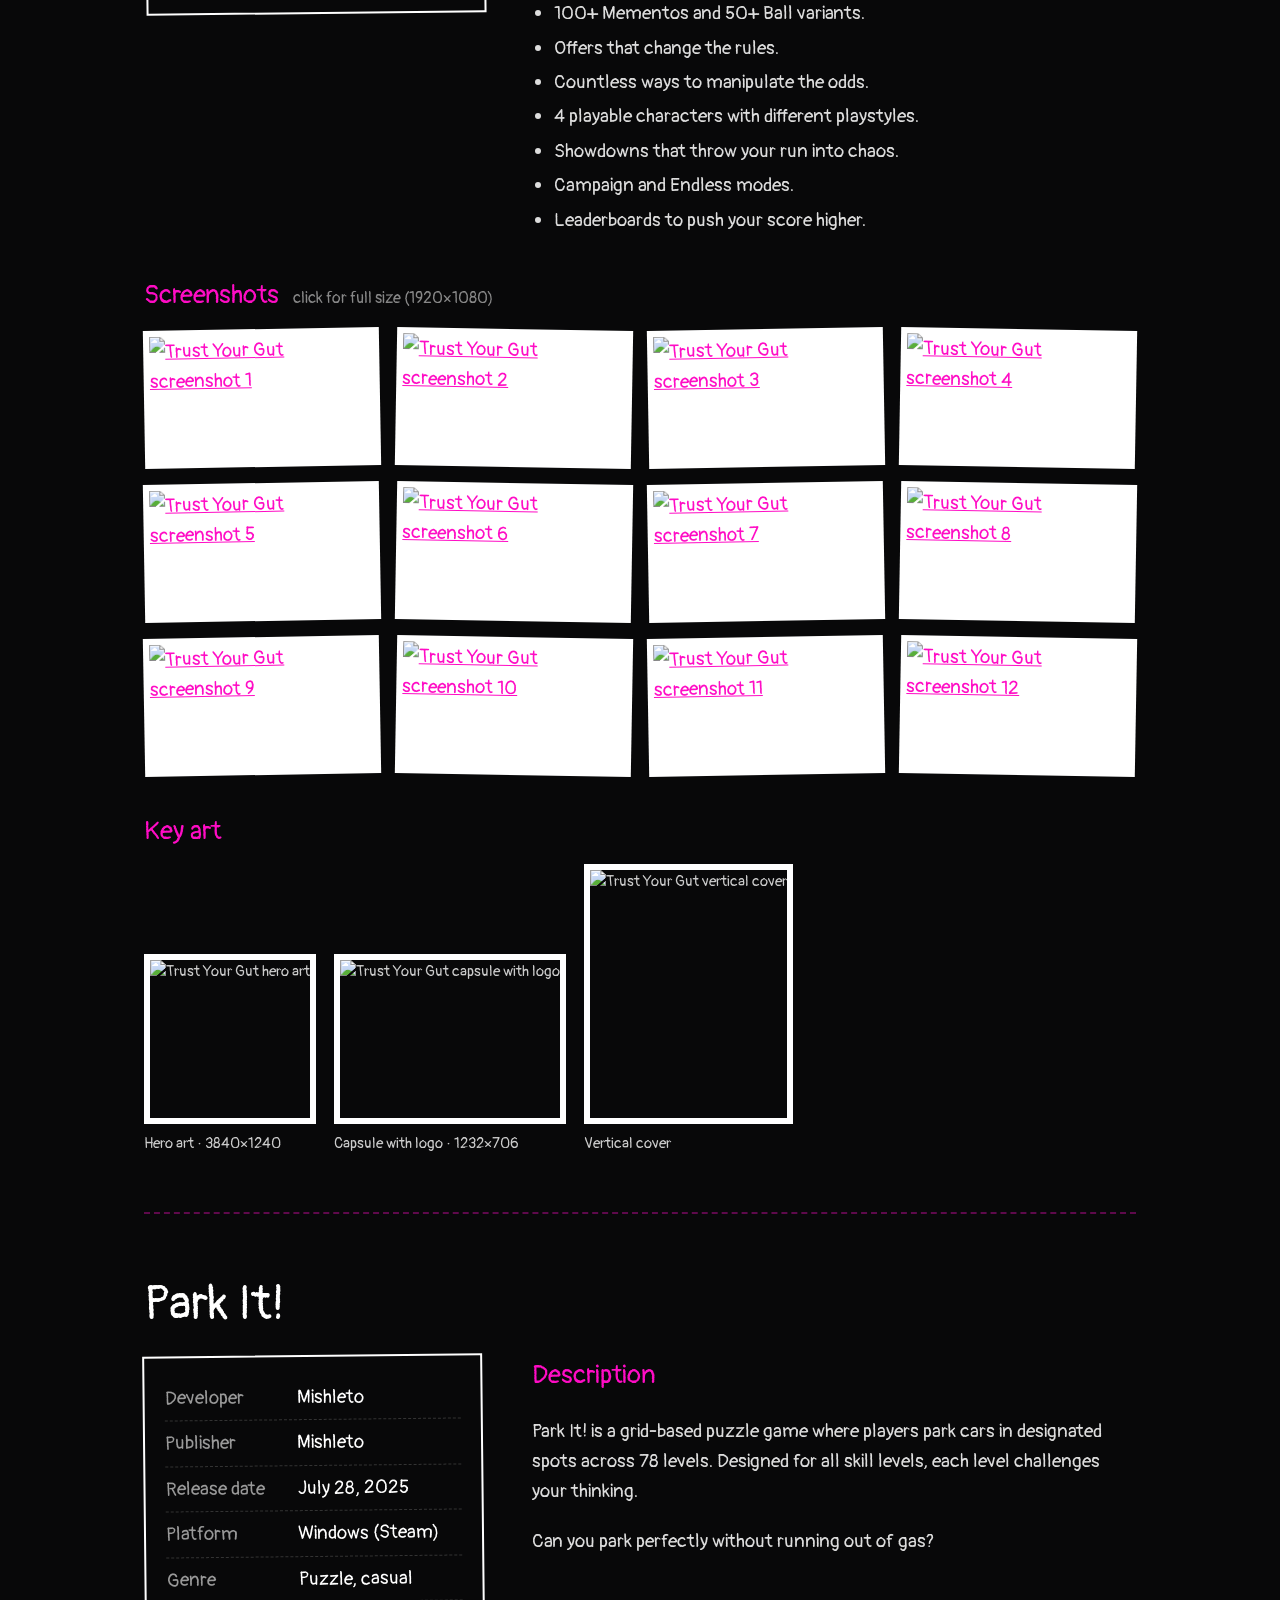
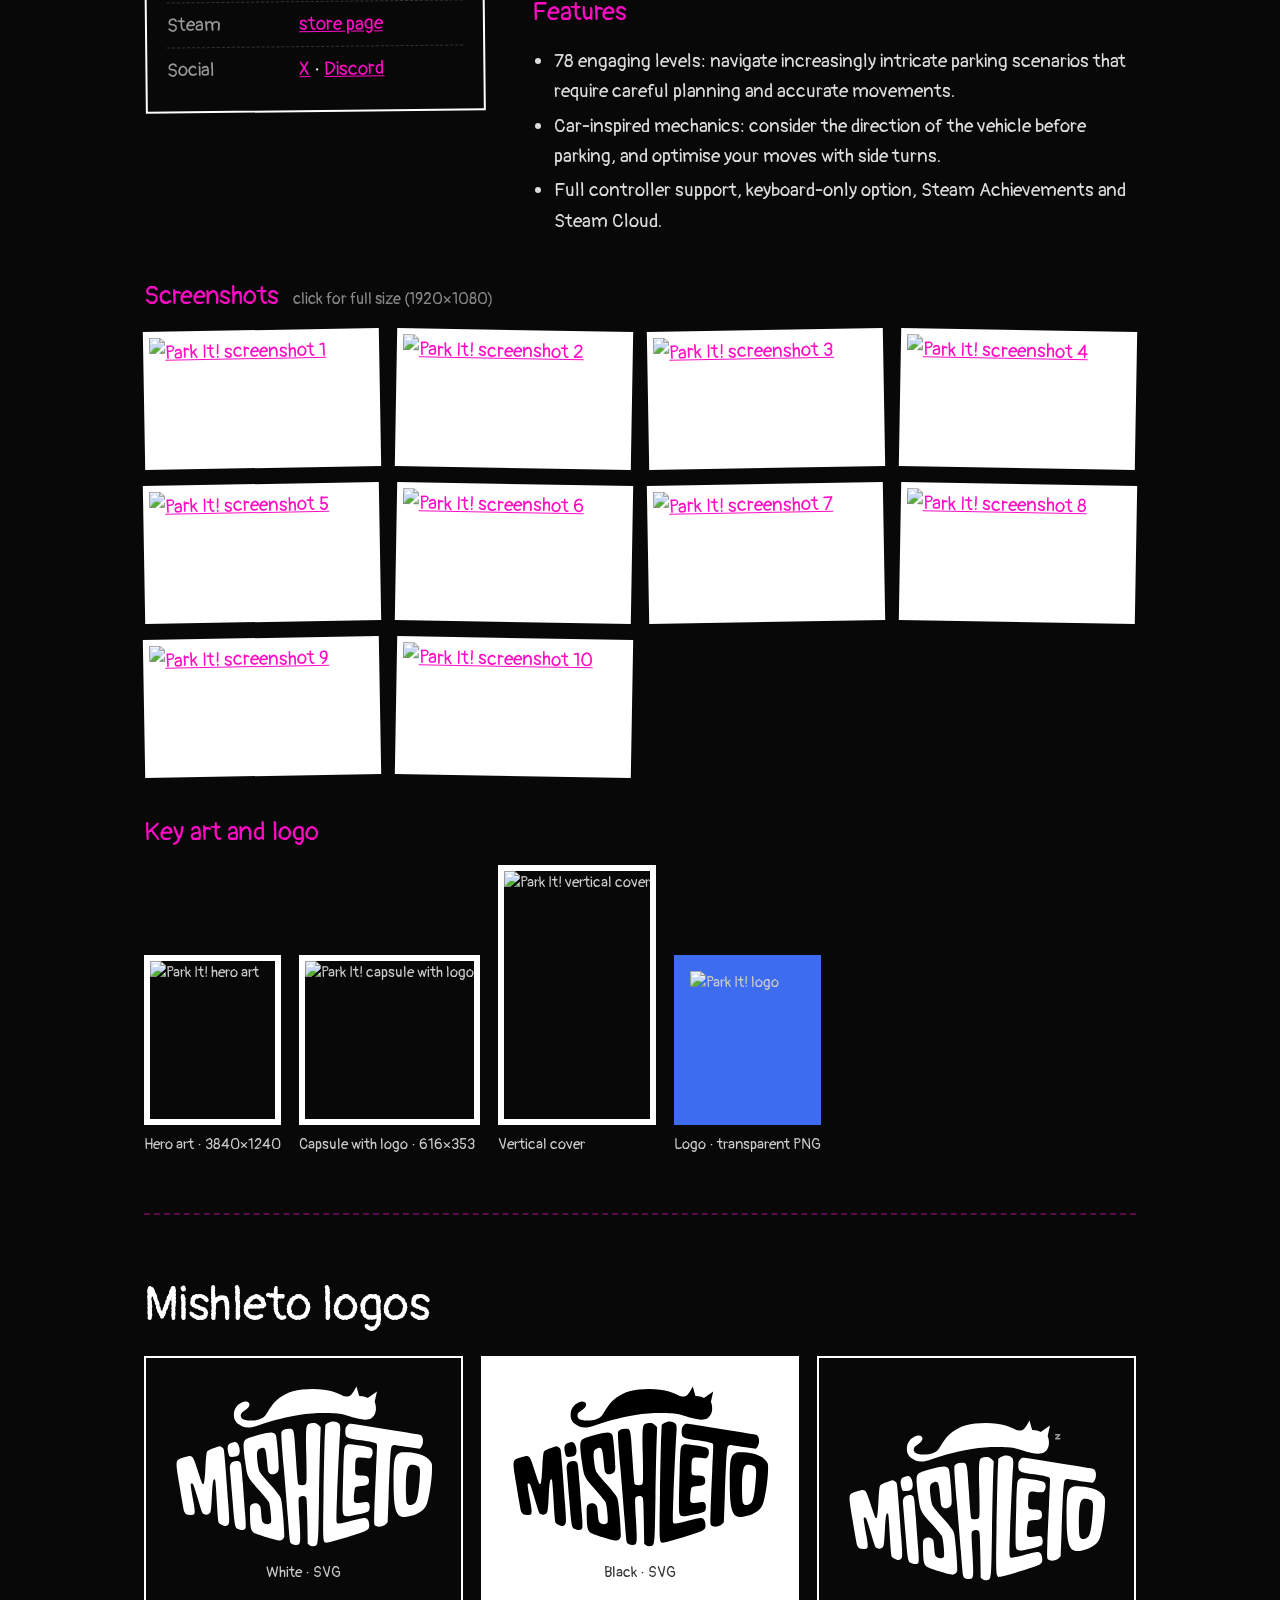
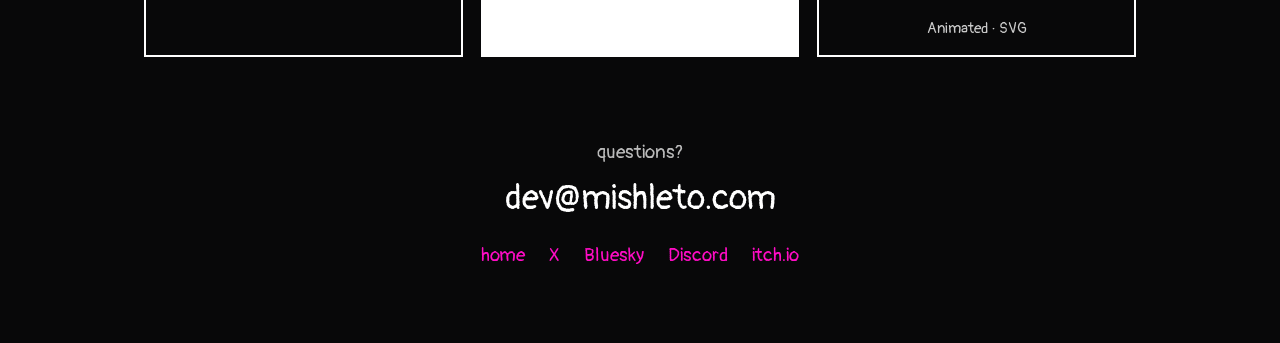
==== commit ffb8f219: "Help search engines find Mishleto and its games Descriptive home page title, canonical URLs, schema." ====
--- a/presskit/index.html
+++ b/presskit/index.html
@@ -5,6 +5,7 @@
   <meta name="viewport" content="width=device-width, initial-scale=1">
   <title>Press kit · Mishleto</title>
   <meta name="description" content="Press kit for Mishleto and its games Trust Your Gut and Park It!: fact sheets, descriptions, screenshots, key art and logos.">
+  <link rel="canonical" href="https://mishleto.com/presskit/">
   <meta property="og:type" content="website">
   <meta property="og:url" content="https://mishleto.com/presskit/">
   <meta property="og:title" content="Press kit · Mishleto">
